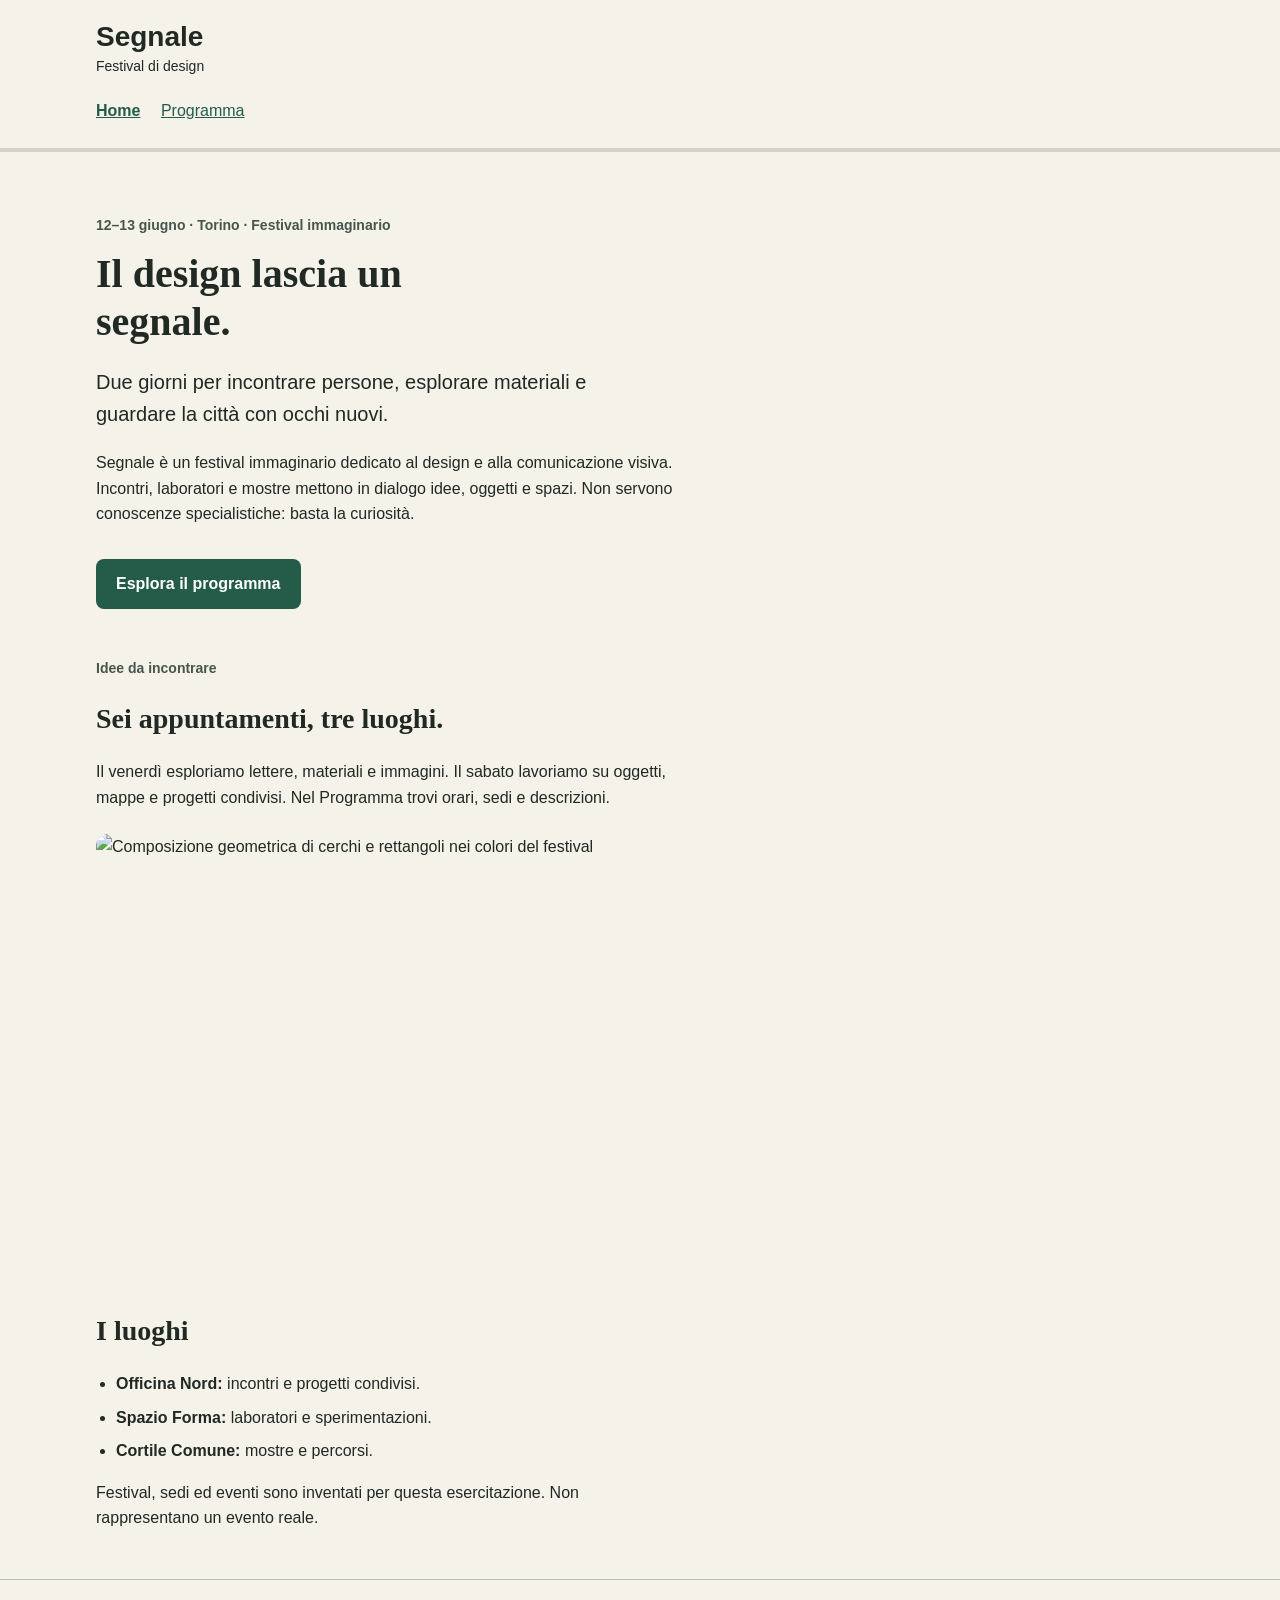
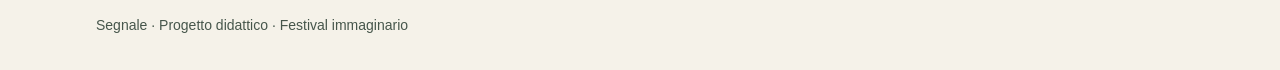
==== index.html @ 3d58d902 "file iniziali" ====
<!doctype html>
<html lang="it">
<head>
  <meta charset="utf-8">
  <meta name="viewport" content="width=device-width, initial-scale=1">
  <title>Segnale — Festival di design</title>
  <link rel="stylesheet" href="style.css">
</head>
<body>
  <a class="skip-link" href="#contenuto">Vai al contenuto</a>
  <header class="site-header">
    <div class="container">
      <a class="brand" href="index.html">Segnale<span>Festival di design</span></a>
      <nav aria-label="Navigazione principale">
        <a href="index.html" aria-current="page">Home</a>
        <!-- Da completare: collegare questa voce alla pagina Programma. -->
        <a href="#">Programma</a>
      </nav>
    </div>
  </header>

  <main id="contenuto" class="container">
    <section class="intro" aria-labelledby="titolo-home">
      <p class="eyebrow">12–13 giugno · Torino · Festival immaginario</p>
      <h1 id="titolo-home">Il design lascia un segnale.</h1>
      <p class="lead">Due giorni per incontrare persone, esplorare materiali e guardare la città con occhi nuovi.</p>
      <p class="reading-text">Segnale è un festival immaginario dedicato al design e alla comunicazione visiva. Incontri, laboratori e mostre mettono in dialogo idee, oggetti e spazi. Non servono conoscenze specialistiche: basta la curiosità.</p>
      <!-- Da completare: anche questo collegamento deve aprire il Programma. -->
      <a class="button-link" href="#">Esplora il programma</a>
    </section>

    <section class="content-section" aria-labelledby="titolo-festival">
      <p class="eyebrow">Idee da incontrare</p>
      <h2 id="titolo-festival">Sei appuntamenti, tre luoghi.</h2>
      <p class="reading-text">Il venerdì esploriamo lettere, materiali e immagini. Il sabato lavoriamo su oggetti, mappe e progetti condivisi. Nel Programma trovi orari, sedi e descrizioni.</p>
      <img class="festival-image" src="assets/festival.svg" alt="Composizione geometrica di cerchi e rettangoli nei colori del festival" width="1200" height="600">
    </section>

    <section class="content-section" aria-labelledby="titolo-luoghi">
      <h2 id="titolo-luoghi">I luoghi</h2>
      <ul class="venues">
        <li><strong>Officina Nord:</strong> incontri e progetti condivisi.</li>
        <li><strong>Spazio Forma:</strong> laboratori e sperimentazioni.</li>
        <li><strong>Cortile Comune:</strong> mostre e percorsi.</li>
      </ul>
      <p class="reading-text">Festival, sedi ed eventi sono inventati per questa esercitazione. Non rappresentano un evento reale.</p>
    </section>
  </main>

  <footer class="site-footer"><div class="container"><p>Segnale · Progetto didattico · Festival immaginario</p></div></footer>
</body>
</html>
---- style.css ----
/* Stile iniziale: tipografia, colori e variabili CSS sono già predisposti.
   Lavoreremo su collegamenti, CSS condiviso e disposizione delle schede. */

/* Scelte comuni: ogni regola usa var() per richiamarne il valore. */
:root {
  --colore-primario: #245c49;
  --colore-primario-scuro: #173f32;
  --colore-sfondo: #f5f2e9;
  --colore-testo: #202923;
  --font-testo: Arial, Helvetica, sans-serif;
  --font-titoli: Georgia, "Times New Roman", serif;
}

* {
  box-sizing: border-box;
}

body {
  margin: 0;
  background: var(--colore-sfondo);
  color: var(--colore-testo);
  font-family: var(--font-testo);
  font-size: 1rem;
  line-height: 1.6;
}

a {
  color: var(--colore-primario);
}

a:hover {
  text-decoration-thickness: 3px;
}

a:focus-visible {
  outline: 3px solid var(--colore-testo);
  outline-offset: 4px;
}

.container {
  width: 92%;
  max-width: 68rem;
  margin: 0 auto;
}

.site-header {
  padding: 1.25rem 0;
  border-bottom: 4px solid #d8d2c5;
}

.brand {
  display: inline-block;
  color: var(--colore-testo);
  font-size: 1.75rem;
  font-weight: bold;
  line-height: 1.2;
  text-decoration: none;
}

.brand span {
  display: block;
  margin-top: 0.25rem;
  font-size: 0.875rem;
  font-weight: normal;
}

nav {
  margin-top: 1rem;
}

nav a {
  display: inline-block;
  margin-right: 1rem;
  padding: 0.25rem 0;
}

nav a[aria-current="page"] {
  font-weight: bold;
}

.intro {
  padding: 3rem 0 1rem;
}

.eyebrow,
.event-meta {
  color: #46564b;
  font-size: 0.875rem;
  font-weight: bold;
}

h1,
h2,
h3 {
  font-family: var(--font-titoli);
  line-height: 1.2;
}

h1 {
  max-width: 18ch;
  margin: 0.75rem 0 1.25rem;
  font-size: 2.5rem;
}

h2 {
  font-size: 1.75rem;
}

h3 {
  margin: 0.5rem 0 0.75rem;
  font-size: 1.375rem;
}

.lead {
  max-width: 48ch;
  font-size: 1.25rem;
}

.reading-text {
  max-width: 65ch;
}

.button-link {
  display: inline-block;
  margin-top: 1rem;
  padding: 0.75rem 1.25rem;
  border-radius: 0.5rem;
  background: var(--colore-primario);
  color: #ffffff;
  font-weight: bold;
  text-decoration: none;
}

.button-link:hover {
  background: var(--colore-primario-scuro);
}

.content-section {
  margin: 2rem 0 3rem;
}

.festival-image {
  display: block;
  width: 100%;
  max-width: 54rem;
  height: auto;
  margin-top: 1.5rem;
  border-radius: 0.75rem;
}

.venues {
  padding-left: 1.25rem;
}

.venues li {
  margin-bottom: 0.5rem;
}

/* Qui inseriremo la regola .event-grid durante la demo. */

.event-card {
  margin-bottom: 1.5rem;
  overflow: hidden;
  border: 1px solid #b7c0b7;
  border-radius: 0.75rem;
  background: #ffffff;
}

.event-card img {
  display: block;
  width: 100%;
  height: auto;
}

.event-body {
  padding: 1.25rem;
}

.event-body p:last-child {
  margin-bottom: 0;
}

.event-place {
  color: #46564b;
  font-size: 0.875rem;
}

.site-footer {
  padding: 1.25rem 0;
  border-top: 1px solid #b7c0b7;
  color: #46564b;
  font-size: 0.875rem;
}

.skip-link {
  position: absolute;
  top: -6rem;
  left: 1rem;
  padding: 0.75rem 1rem;
  background: #ffffff;
  color: var(--colore-testo);
}

.skip-link:focus {
  top: 1rem;
}

/* Qui aggiungeremo la media query durante la demo. */
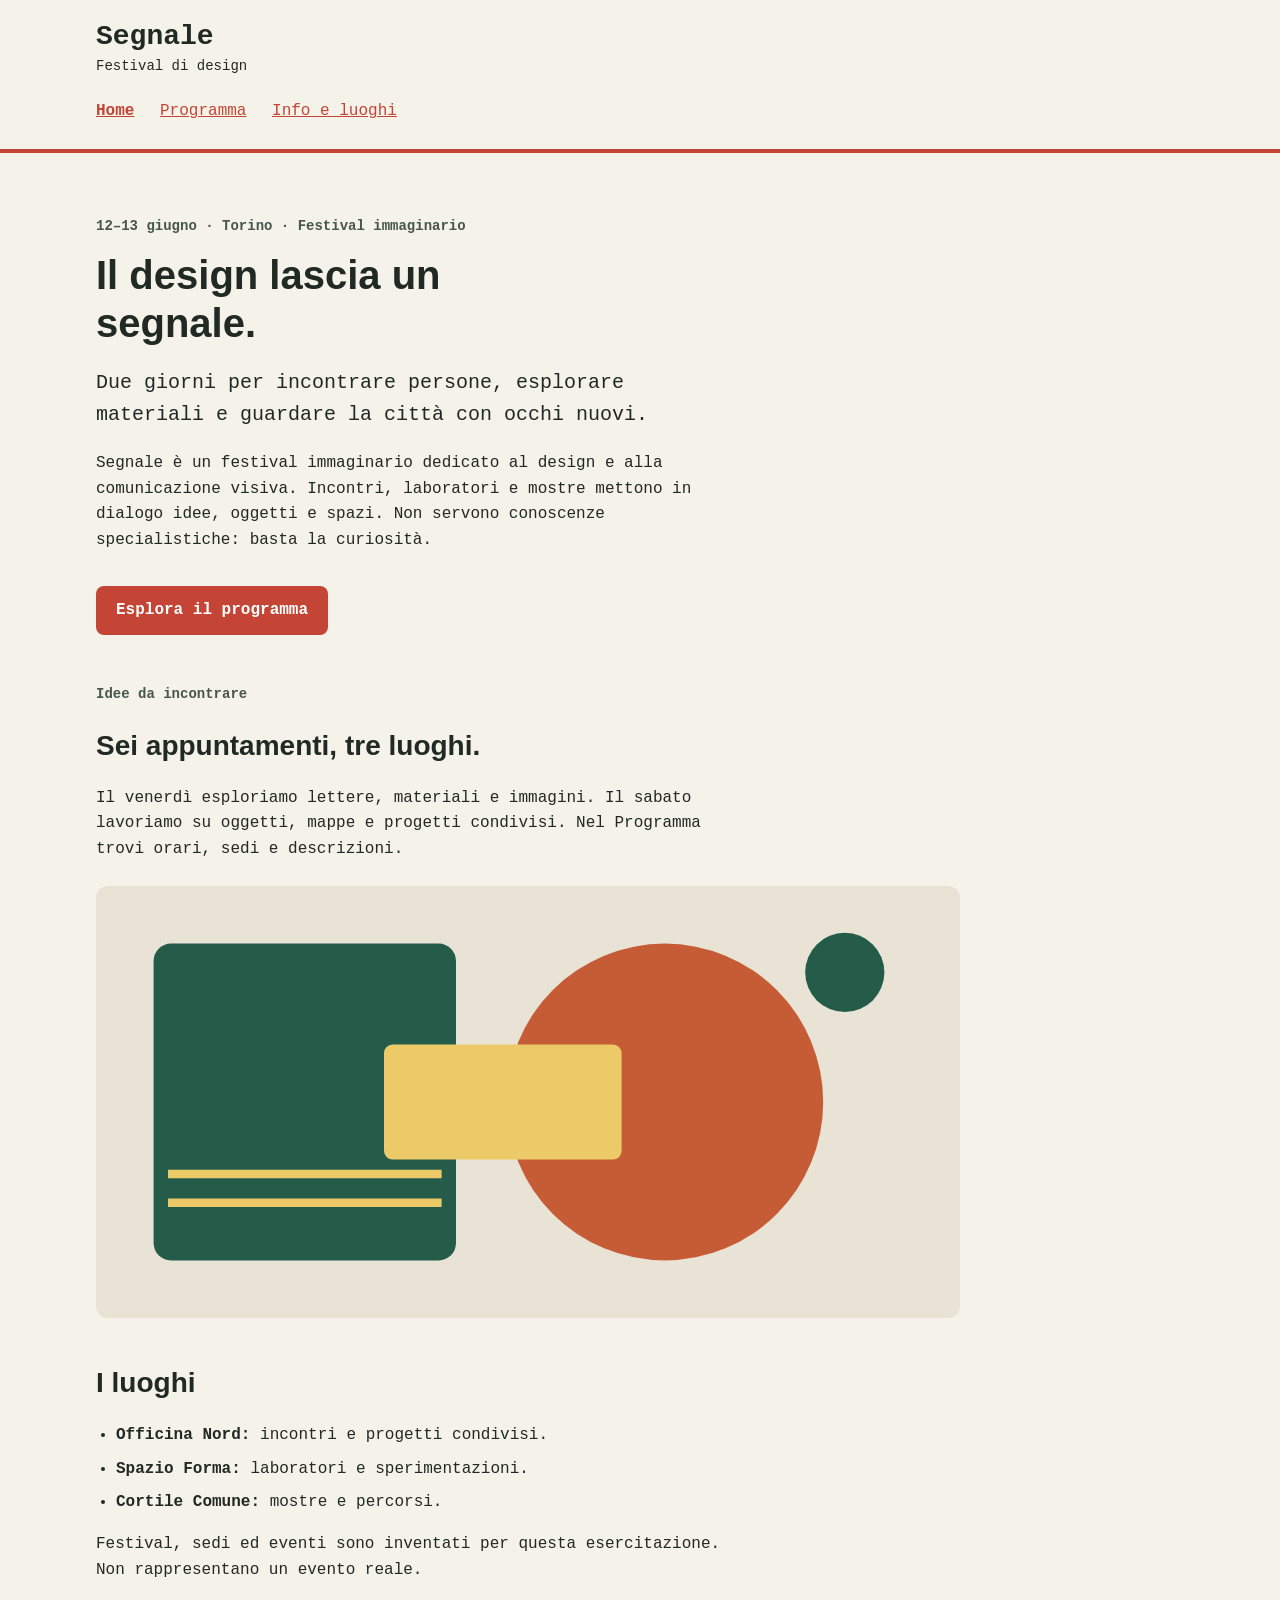
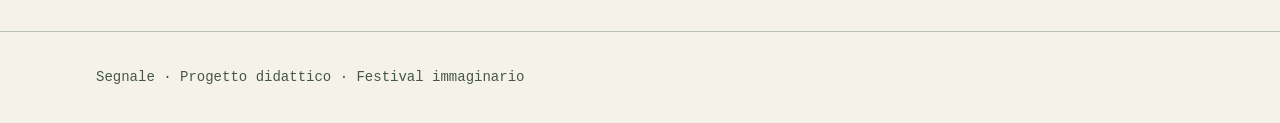
==== commit 48a7c2a7: "introduzione della pagina info e luoghi" ====
--- a/index.html
+++ b/index.html
@@ -14,7 +14,8 @@
       <nav aria-label="Navigazione principale">
         <a href="index.html" aria-current="page">Home</a>
         <!-- Da completare: collegare questa voce alla pagina Programma. -->
-        <a href="#">Programma</a>
+        <a href="programma.html">Programma</a>
+        <a href="info.html">Info e luoghi</a>
       </nav>
     </div>
   </header>
@@ -26,7 +27,7 @@
       <p class="lead">Due giorni per incontrare persone, esplorare materiali e guardare la città con occhi nuovi.</p>
       <p class="reading-text">Segnale è un festival immaginario dedicato al design e alla comunicazione visiva. Incontri, laboratori e mostre mettono in dialogo idee, oggetti e spazi. Non servono conoscenze specialistiche: basta la curiosità.</p>
       <!-- Da completare: anche questo collegamento deve aprire il Programma. -->
-      <a class="button-link" href="#">Esplora il programma</a>
+      <a class="button-link" href="programma.html">Esplora il programma</a>
     </section>
 
     <section class="content-section" aria-labelledby="titolo-festival">
--- a/style.css
+++ b/style.css
@@ -1,14 +1,10 @@
-/* Stile iniziale: tipografia, colori e variabili CSS sono già predisposti.
-   Lavoreremo su collegamenti, CSS condiviso e disposizione delle schede. */
-
-/* Scelte comuni: ogni regola usa var() per richiamarne il valore. */
 :root {
-  --colore-primario: #245c49;
-  --colore-primario-scuro: #173f32;
+  --colore-primario: #c44536;
+  --colore-primario-scuro: #8b2f28;
   --colore-sfondo: #f5f2e9;
   --colore-testo: #202923;
-  --font-testo: Arial, Helvetica, sans-serif;
-  --font-titoli: Georgia, "Times New Roman", serif;
+  --font-testo: Courier, Helvetica, sans-serif;
+  --font-titoli: "Futura", Helvetica, sans-serif;
 }
 
 * {
@@ -45,7 +41,7 @@
 
 .site-header {
   padding: 1.25rem 0;
-  border-bottom: 4px solid #d8d2c5;
+  border-bottom: 4px solid var(--colore-primario);
 }
 
 .brand {
@@ -156,7 +152,11 @@
   margin-bottom: 0.5rem;
 }
 
-/* Qui inseriremo la regola .event-grid durante la demo. */
+.event-grid {
+  display: grid;
+  gap: 1rem;
+  grid-template-columns: 1fr;
+}
 
 .event-card {
   margin-bottom: 1.5rem;
@@ -205,4 +205,14 @@
   top: 1rem;
 }
 
-/* Qui aggiungeremo la media query durante la demo. */
+@media (min-width: 600px) {
+  .event-grid {
+    grid-template-columns: repeat(2, minmax(0, 1fr));
+  }
+}
+
+@media (min-width: 1024px) {
+  .event-grid {
+    grid-template-columns: repeat(3, minmax(0, 1fr));
+  }
+}
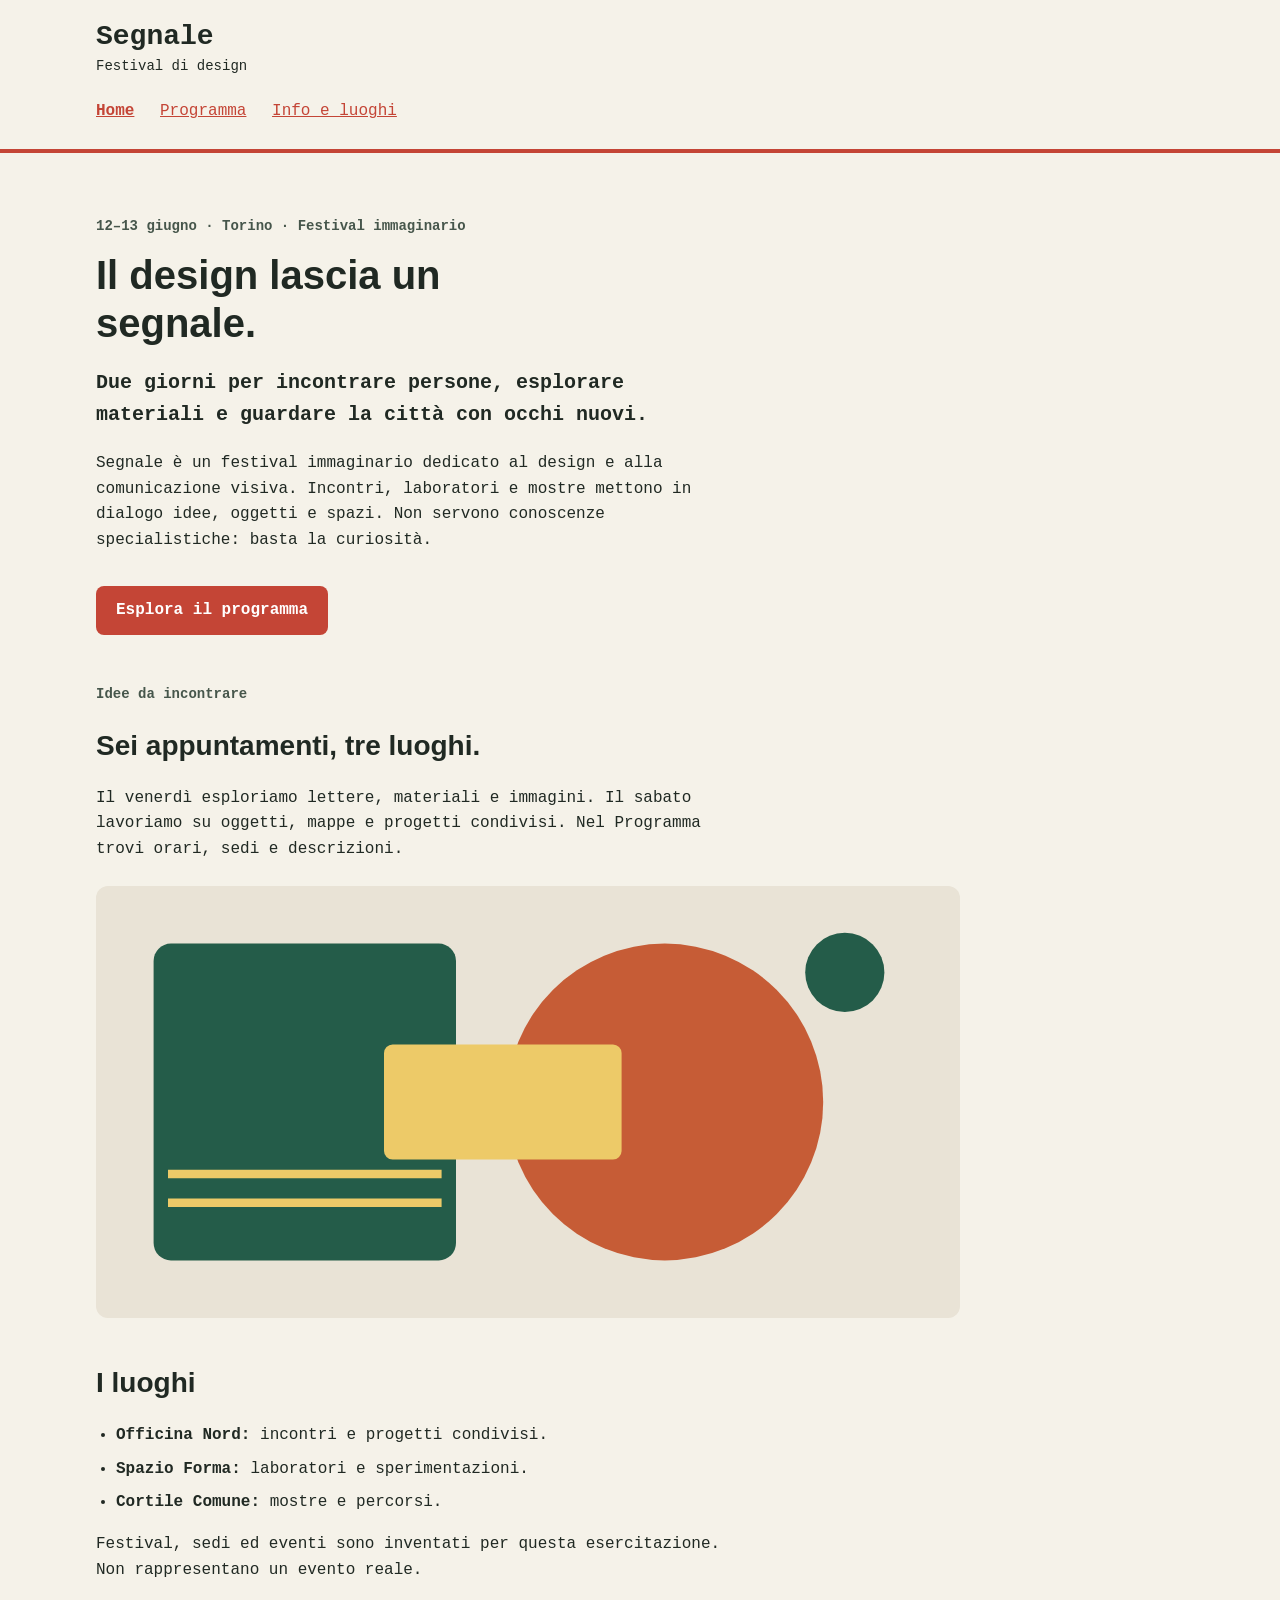
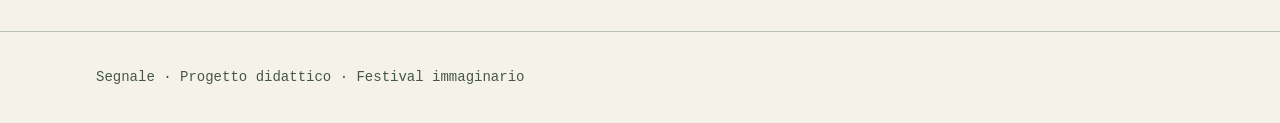
==== commit bff9e8ee: "miglioramenti finali" ====
--- a/index.html
+++ b/index.html
@@ -5,6 +5,7 @@
   <meta name="viewport" content="width=device-width, initial-scale=1">
   <title>Segnale — Festival di design</title>
   <link rel="stylesheet" href="style.css">
+
 </head>
 <body>
   <a class="skip-link" href="#contenuto">Vai al contenuto</a>
--- a/style.css
+++ b/style.css
@@ -110,6 +110,7 @@
 .lead {
   max-width: 48ch;
   font-size: 1.25rem;
+  font-weight: bold;
 }
 
 .reading-text {
@@ -216,3 +217,102 @@
     grid-template-columns: repeat(3, minmax(0, 1fr));
   }
 }
+/* Swiper - Carousel dei luoghi */
+.venues-swiper {
+  position: left;
+  max-width: 54rem;
+  margin-top: 1.5rem;
+  margin-left: 0;
+  margin-right: 0;
+  border-radius: 0.75rem;
+  overflow: hidden;
+}
+
+.venues-swiper,.swiper-slide {
+  display: flex;
+  flex-direction: column;
+}
+
+.venues-swiper img {
+  display: block;
+  width: 100%;
+  height: auto;
+  border-radius: 0.75rem 0.75rem 0 0;
+  border: 1px solid #b7c0b7;
+}
+
+.venues-swiper h3 {
+  padding: 1.25rem 1.25rem 0.5rem;
+  margin: 0;
+  background: #ffffff;
+  border: 1px solid #b7c0b7;
+  border-top: none;
+}
+
+.venue-description {
+  padding: 0 1.25rem 1.25rem;
+  margin: 0;
+  background: #ffffff;
+  border: 1px solid #b7c0b7;
+  border-top: none;
+  border-bottom-left-radius: 0.75rem;
+  border-bottom-right-radius: 0.75rem;
+  color: #46564b;
+  font-size: 0.875rem;
+}
+.swiper-button-prev,
+.swiper-button-next {
+  display: flex;
+  align-items: center;
+  justify-content: center;
+  overflow: hidden;
+  box-sizing: border-box;
+  background-color: #ffffff; /* Sfondo iniziale bianco */
+  border: 1px solid var(--colore-primario) !important; 
+  border-radius: 50%;
+  color: var(--colore-primario) !important;
+
+  transition: background-color 0.3s ease, color 0.3s ease;
+}
+
+.swiper-button-prev svg,
+.swiper-button-next svg {
+  width: 1rem;
+  height: 1rem;
+  max-width: 1rem;
+  max-height: 1rem;
+}
+
+.swiper-button-prev::after,
+.swiper-button-next::after {
+  width: 1rem;
+  height: 1rem;
+  font-size: 1rem;
+  line-height: 1;
+  margin: 0;
+  display: flex;
+  align-items: center;
+  justify-content: center;
+}
+
+.swiper-button-prev:hover,
+.swiper-button-next:hover {
+  background: var(--colore-primario-scuro);
+}
+
+.map-wrapper {
+  width: 100%;
+  max-width: 54rem;
+  margin-top: 1.5rem;
+  border-radius: 0.75rem;
+  overflow: hidden;
+  border: 1px solid #b7c0b7;
+}
+
+.map-wrapper iframe {
+  display: block;
+  width: 100%;
+  height: 28rem;
+  border: 0;
+}
+
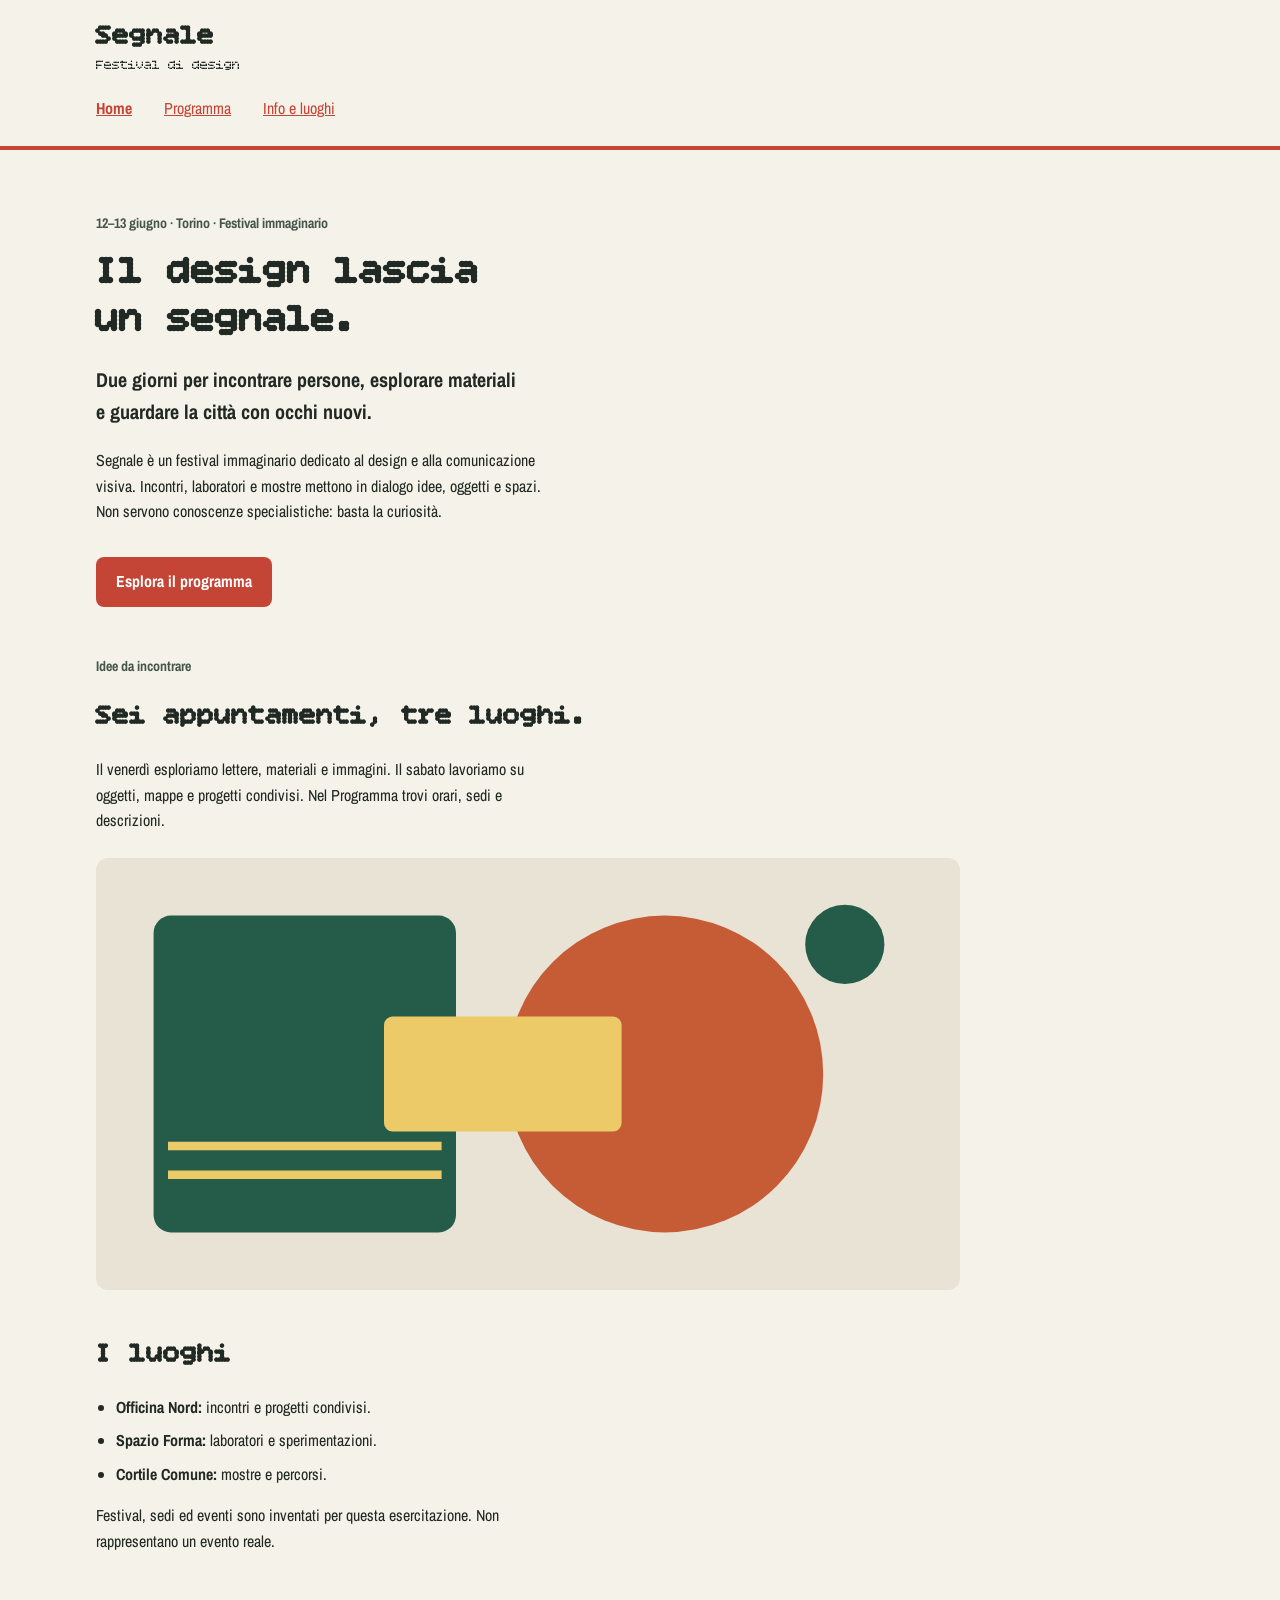
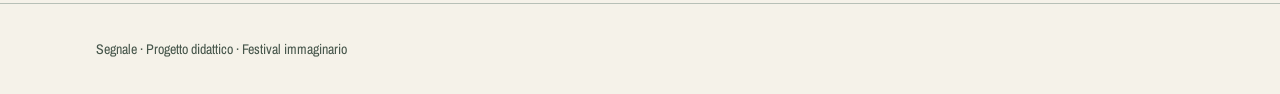
==== commit 0408ea4b: "Aggiunta font web e modifica menu responsive" ====
--- a/index.html
+++ b/index.html
@@ -3,8 +3,11 @@
 <head>
   <meta charset="utf-8">
   <meta name="viewport" content="width=device-width, initial-scale=1">
+<link rel="preconnect" href="https://fonts.googleapis.com">
+<link rel="preconnect" href="https://fonts.gstatic.com" crossorigin>
+<link href="https://fonts.googleapis.com/css2?family=Archivo+Narrow:ital,wght@0,400..700;1,400..700&family=Bitcount+Grid+Single:wght@100..900&display=swap" rel="stylesheet">
+  <link rel="stylesheet" href="style.css">
   <title>Segnale — Festival di design</title>
-  <link rel="stylesheet" href="style.css">
 
 </head>
 <body>
--- a/style.css
+++ b/style.css
@@ -3,8 +3,8 @@
   --colore-primario-scuro: #8b2f28;
   --colore-sfondo: #f5f2e9;
   --colore-testo: #202923;
-  --font-testo: Courier, Helvetica, sans-serif;
-  --font-titoli: "Futura", Helvetica, sans-serif;
+  --font-testo: "Archivo Narrow", Helvetica, sans-serif;
+  --font-titoli: "Bitcount Grid Single", Helvetica, sans-serif;
 }
 
 * {
@@ -48,6 +48,7 @@
   display: inline-block;
   color: var(--colore-testo);
   font-size: 1.75rem;
+  font-family: var(--font-titoli);
   font-weight: bold;
   line-height: 1.2;
   text-decoration: none;
@@ -62,16 +63,31 @@
 
 nav {
   margin-top: 1rem;
+
+  display: flex;
+  flex-direction: column;
+  align-items: flex-start;
+  gap: 0.25rem;
 }
 
 nav a {
   display: inline-block;
   margin-right: 1rem;
   padding: 0.25rem 0;
+  display: block;
+
 }
 
 nav a[aria-current="page"] {
   font-weight: bold;
+}
+
+@media (min-width: 600px) {
+  nav {
+    flex-direction: row;
+    align-items: center;
+    gap: 1rem;
+  }
 }
 
 .intro {
